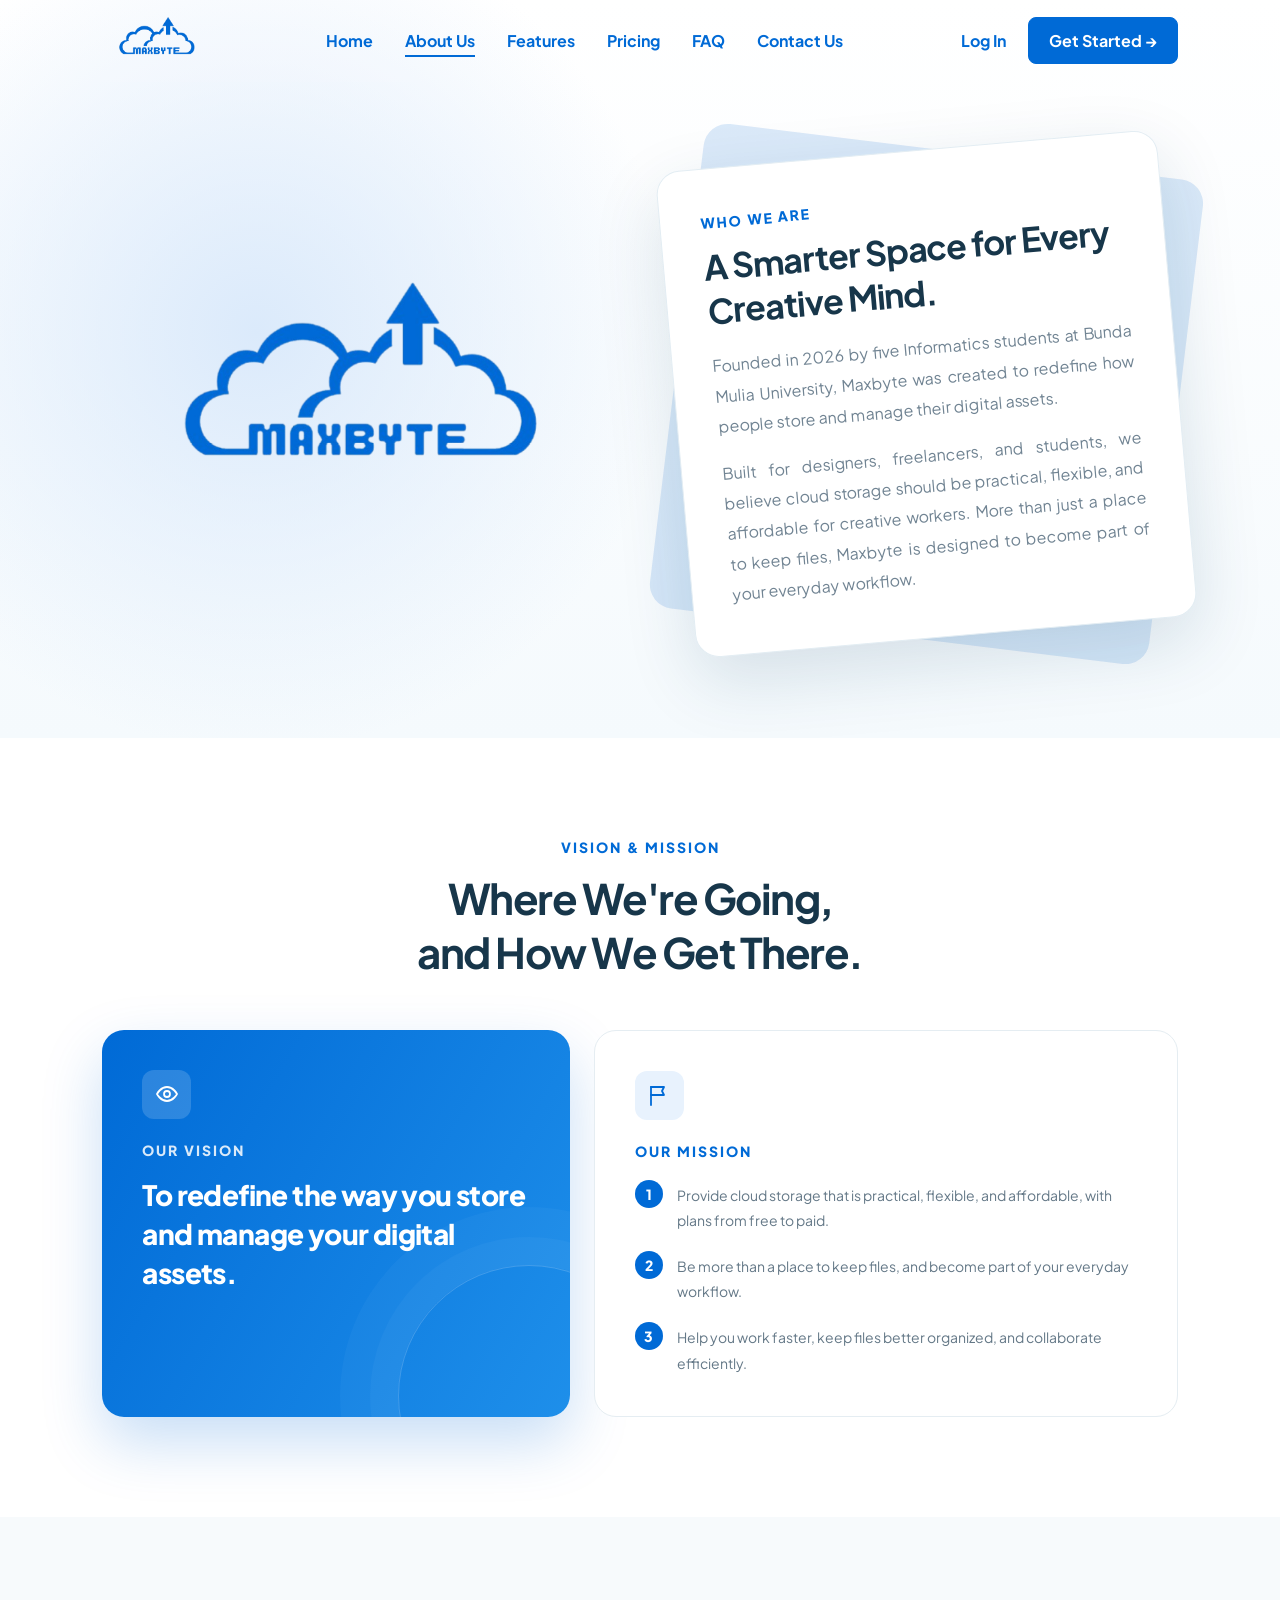
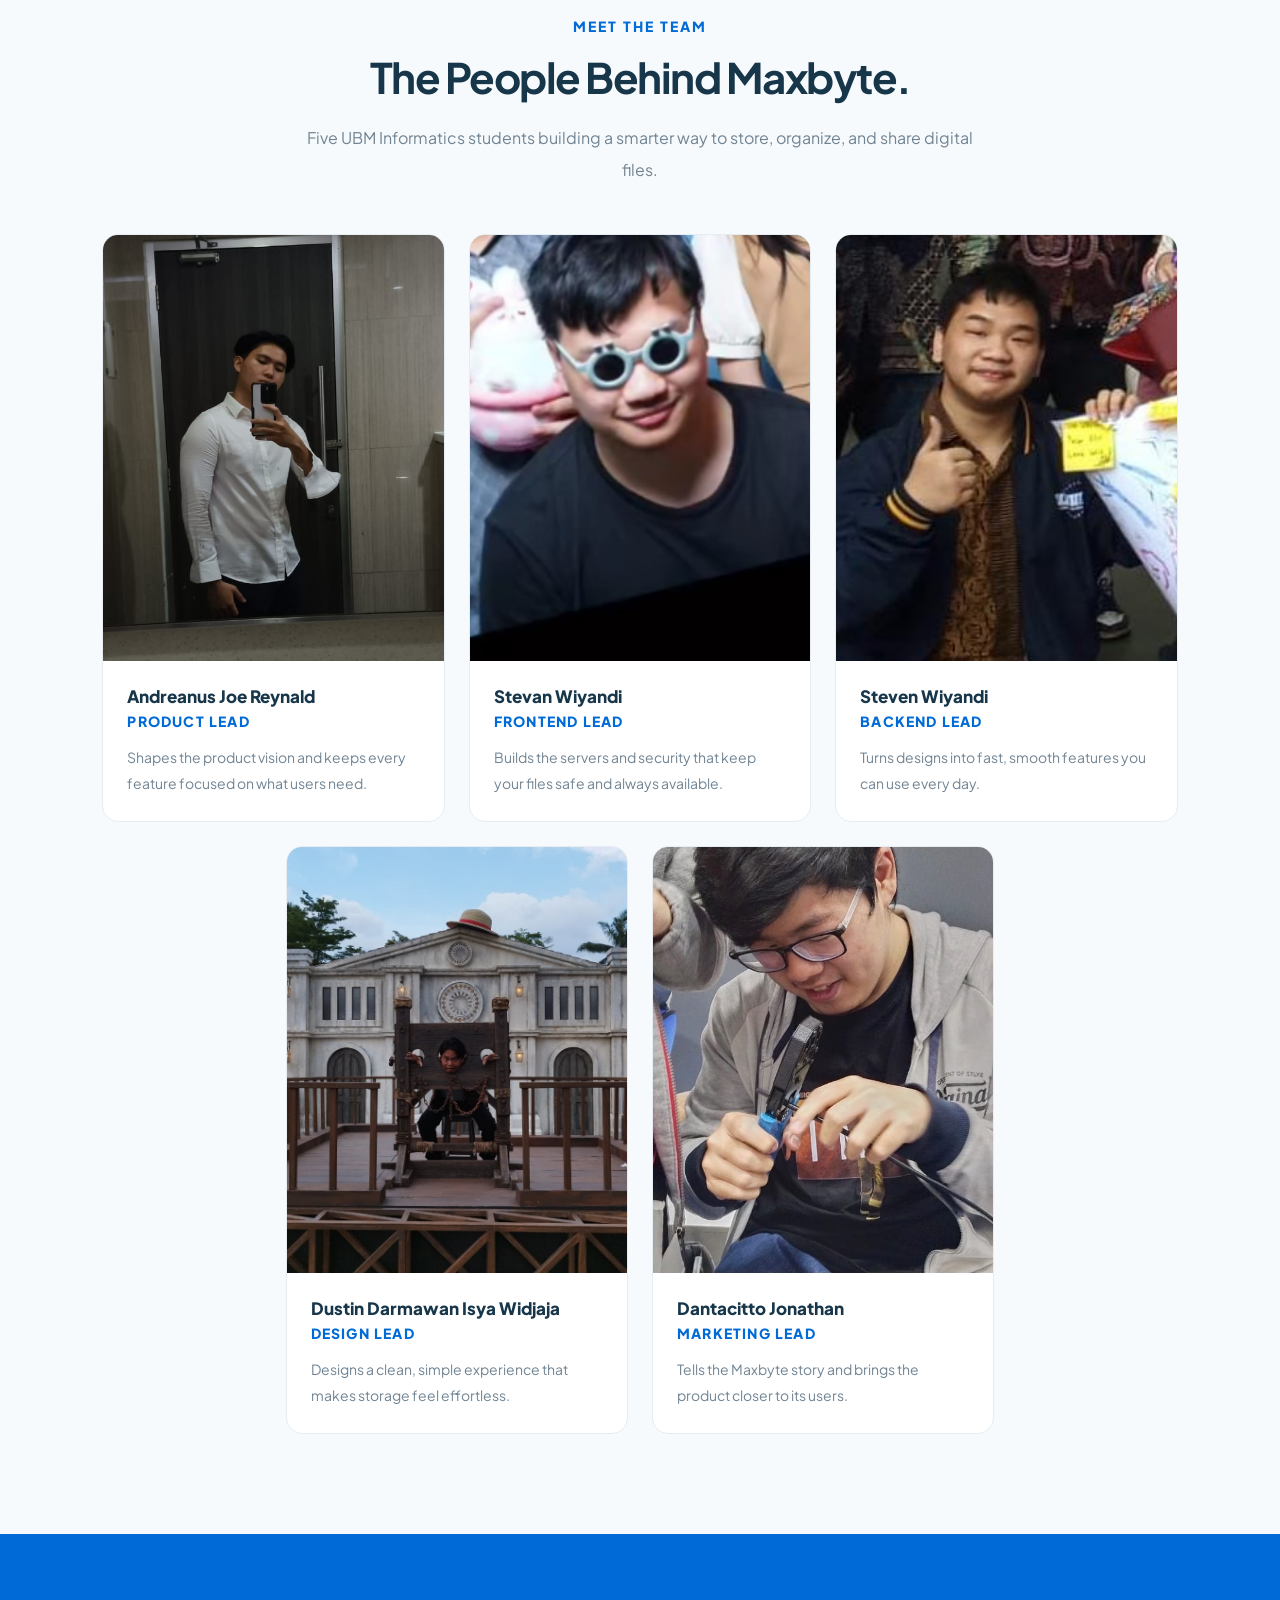
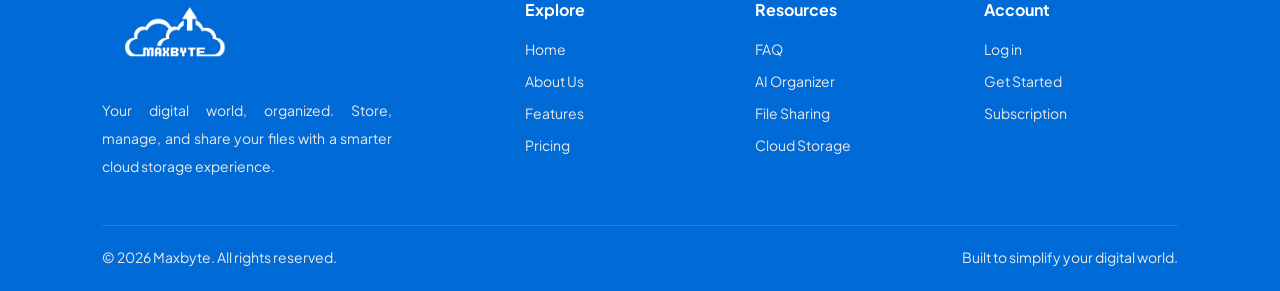
==== detail_about.html @ 439b6044 "Add files via upload" ====
<!DOCTYPE html>
<html lang="id">
<head>
    <meta charset="UTF-8">
    <meta name="viewport" content="width=device-width, initial-scale=1.0">

    <title>About Us | Maxbyte</title>

    <!-- Google Fonts -->
    <link rel="preconnect" href="https://fonts.googleapis.com">
    <link rel="preconnect" href="https://fonts.gstatic.com" crossorigin>

    <link href="https://fonts.googleapis.com/css2?family=Plus+Jakarta+Sans:wght@400;500;600;700;800&display=swap"
          rel="stylesheet">

    <!-- CSS: homepage.css dulu, lalu about.css -->
    <link rel="stylesheet" href="homepage.css">
    <link rel="stylesheet" href="detail_about.css">
    <script src="detail_about.js" defer></script>
</head>
<body>

<!-- =========================
     NAVBAR
========================= -->

<header class="navbar" id="navbar">

    <a href="index.html#home" class="logo">
        <img src="final_logo.png" class="logo-blue" alt="Maxbyte">
        <img src="final_logo_2.png" class="logo-white" alt="Maxbyte">
    </a>

    <nav class="nav-links">
        <a href="index.html#home">Home</a>
        <a href="about.html" class="active" aria-current="page">About Us</a>
        <a href="detail_features.html">Features</a>
        <a href="detail_pricing.html">Pricing</a>
        <a href="index.html#faq">FAQ</a>
        <a href="contact.html">Contact Us</a>
    </nav>

    <div class="nav-actions">
        <a href="login.html" class="login">Log In</a>
        <a href="getstarted.html" class="nav-cta">Get Started →</a>
    </div>

    <button class="menu-toggle" id="menuToggle"
            aria-label="Open navigation"
            aria-expanded="false">

        <svg viewBox="0 0 24 24" fill="none"
             stroke="currentColor" stroke-width="2"
             stroke-linecap="round">
            <path d="M4 7h16M4 12h16M4 17h16"/>
        </svg>

    </button>

    <nav class="mobile-nav" id="mobileNav">
        <a href="index.html#home">Home</a>
        <a href="detail_about.html" class="active" aria-current="page">About Us</a>
        <a href="detail_features.html">Features</a>
        <a href="detail_pricing.html">Pricing</a>
        <a href="index.html#faq">FAQ</a>
        <a href="login.html">Log in</a>
        <a href="index.html#pricing" class="mobile-cta">Get Started →</a>
    </nav>

</header>


<!-- =========================
     HERO: logo di kiri, card deskripsi di kanan
========================= -->

<section class="about-hero" id="about-hero">

    <div class="about-hero-logo-wrap">
        <img src="final_logo.png" class="about-hero-logo" alt="Maxbyte">
    </div>

    <div class="about-card-wrap">

        <div class="about-card" tabindex="0">

            <p class="section-label">Who We Are</p>

            <h1 class="section-title">
                A Smarter Space for Every Creative Mind.
            </h1>

            <p class="about-card-text">
                Founded in 2026 by five Informatics students at Bunda Mulia University, Maxbyte was created
                to redefine how people store and manage their digital assets.
            </p>

            <p class="about-card-text">
                Built for designers, freelancers, and students, we believe cloud storage should be
                practical, flexible, and affordable for creative workers. More than just a place to keep
                files, Maxbyte is designed to become part of your everyday workflow.
            </p>

        </div>

    </div>

</section>


<!-- =========================
     VISION & MISSION
========================= -->

<section class="vision-mission" id="vision-mission">

    <div class="section-heading">

        <p class="section-label">Vision &amp; Mission</p>

        <h2 class="section-title">
            Where We're Going,<br>
            and How We Get There.
        </h2>

    </div>

    <div class="vm-grid">

        <!-- VISI -->

        <article class="vm-card vm-vision">

            <div class="vm-icon">
                <svg viewBox="0 0 24 24" fill="none" stroke="currentColor"
                     stroke-width="1.8" stroke-linecap="round" stroke-linejoin="round">
                    <path d="M2 12s3.6-7 10-7 10 7 10 7-3.6 7-10 7S2 12 2 12z"/>
                    <circle cx="12" cy="12" r="3"/>
                </svg>
            </div>

            <p class="vm-label">Our Vision</p>

            <p class="vm-statement">
                To redefine the way you store and manage your digital assets.
            </p>

        </article>


        <!-- MISI -->

        <article class="vm-card vm-mission">

            <div class="vm-icon">
                <svg viewBox="0 0 24 24" fill="none" stroke="currentColor"
                     stroke-width="1.8" stroke-linecap="round" stroke-linejoin="round">
                    <path d="M4 22V4"/>
                    <path d="M4 4h13l-2 4 2 4H4"/>
                </svg>
            </div>

            <p class="vm-label">Our Mission</p>

            <ol class="vm-list">
                <li>
                    <span class="vm-num">1</span>
                    <p>Provide cloud storage that is practical, flexible, and affordable, with plans from free to paid.</p>
                </li>
                <li>
                    <span class="vm-num">2</span>
                    <p>Be more than a place to keep files, and become part of your everyday workflow.</p>
                </li>
                <li>
                    <span class="vm-num">3</span>
                    <p>Help you work faster, keep files better organized, and collaborate efficiently.</p>
                </li>
            </ol>

        </article>

    </div>

</section>


<!-- =========================
     TEAM: 5 anggota
========================= -->

<section class="team" id="team">

    <div class="section-heading">

        <p class="section-label">Meet the Team</p>

        <h2 class="section-title">
            The People Behind Maxbyte.
        </h2>

        <p class="section-description">
            Five UBM Informatics students building a smarter way to store,
            organize, and share digital files.
        </p>

    </div>

    <div class="team-grid">

        <!-- ANGGOTA 1: ganti foto, nama, jabatan, dan deskripsi -->

        <article class="member">

            <div class="member-photo">
                <img src="joey.jpeg" alt="Photo of Member Name 1" onerror="this.remove()">
            </div>

            <div class="member-body">
                <h3 class="member-name">Andreanus Joe Reynald</h3>
                <p class="member-role">Product Lead</p>
                <p class="member-desc">
                    Shapes the product vision and keeps every feature focused on what users need.
                </p>
            </div>

        </article>


        <!-- ANGGOTA 2: ganti foto, nama, jabatan, dan deskripsi -->

        <article class="member">

            <div class="member-photo">
                <img src="stevan.jpeg" alt="Photo of Member Name 2" onerror="this.remove()">
            </div>

            <div class="member-body">
                <h3 class="member-name">Stevan Wiyandi</h3>
                <p class="member-role">Frontend Lead</p>
                <p class="member-desc">
                    Builds the servers and security that keep your files safe and always available.
                </p>
            </div>

        </article>


        <!-- ANGGOTA 3: ganti foto, nama, jabatan, dan deskripsi -->

        <article class="member">

            <div class="member-photo">
                <img src="steven.jpeg" alt="Photo of Member Name 3" onerror="this.remove()">
            </div>

            <div class="member-body">
                <h3 class="member-name">Steven Wiyandi</h3>
                <p class="member-role">Backend Lead</p>
                <p class="member-desc">
                    Turns designs into fast, smooth features you can use every day.
                </p>
            </div>

        </article>


        <!-- ANGGOTA 4: ganti foto, nama, jabatan, dan deskripsi -->

        <article class="member">

            <div class="member-photo">
                <img src="dustin.jpeg" alt="Photo of Member Name 4" onerror="this.remove()">
            </div>

            <div class="member-body">
                <h3 class="member-name">Dustin Darmawan Isya Widjaja</h3>
                <p class="member-role">Design Lead</p>
                <p class="member-desc">
                    Designs a clean, simple experience that makes storage feel effortless.
                </p>
            </div>

        </article>


        <!-- ANGGOTA 5: ganti foto, nama, jabatan, dan deskripsi -->

        <article class="member">

            <div class="member-photo">
                <img src="danta.jpeg" alt="Photo of Member Name 5" onerror="this.remove()">
            </div>

            <div class="member-body">
                <h3 class="member-name">Dantacitto Jonathan</h3>
                <p class="member-role">Marketing Lead</p>
                <p class="member-desc">
                    Tells the Maxbyte story and brings the product closer to its users.
                </p>
            </div>

        </article>

    </div>

</section>


<!-- =========================
     FOOTER
========================= -->

<footer class="footer">

    <div class="footer-main">

        <div>

            <a href="index.html#home" class="logo">
                <img src="final_logo_2.png" class="footer-logo" alt="Maxbyte">
            </a>

            <p class="footer-description">
                Your digital world, organized.
                Store, manage, and share your files with a smarter
                cloud storage experience.
            </p>

        </div>

        <div class="footer-column">

            <h4>Explore</h4>

            <a href="index.html#home">Home</a>
            <a href="about.html">About Us</a>
            <a href="index.html#features">Features</a>
            <a href="index.html#pricing">Pricing</a>

        </div>

        <div class="footer-column">

            <h4>Resources</h4>

            <a href="index.html#faq">FAQ</a>
            <a href="index.html#features">AI Organizer</a>
            <a href="index.html#features">File Sharing</a>
            <a href="index.html#features">Cloud Storage</a>

        </div>

        <div class="footer-column">

            <h4>Account</h4>

            <a href="#login">Log in</a>
            <a href="#signup">Get Started</a>
            <a href="index.html#pricing">Subscription</a>

        </div>

    </div>

    <div class="footer-bottom">

        <p>© 2026 Maxbyte. All rights reserved.</p>

        <p>Built to simplify your digital world.</p>

    </div>

</footer>
</body>
</html>
---- homepage.css ----
/* =========================
   GLOBAL
========================= */

:root {
    --blue: #006AD6;
    --blue-dark: #004E9E;
    --blue-light: #EAF3FD;
    --white: #FFFFFF;
    --text: #17364A;
    --muted: #718493;
    --border: #E5EDF2;
    --background: #F7FAFC;
}

* {
    margin: 0;
    padding: 0;
    box-sizing: border-box;
}

html {
    scroll-behavior: smooth;
    scroll-padding-top: 100px;
}

body {
    font-family: 'Plus Jakarta Sans', sans-serif;
    background: white;
    color: var(--text);
    overflow-x: hidden;
}

a {
    text-decoration: none;
    color: inherit;
}

button {
    font-family: inherit;
}

.container {
    width: 84%;
    max-width: 1200px;
    margin: auto;
}

section {
    scroll-margin-top: 80px;
}

/* =========================
   NAVBAR
========================= */

.navbar {
    position: fixed;
    top: 0;
    left: 0;
    width: 100%;
    height: 82px;
    z-index: 1000;

    display: flex;
    align-items: center;
    justify-content: space-between;

    padding: 0 8%;

    background: rgba(255,255,255,0.08);
    backdrop-filter: blur(0px);
    -webkit-backdrop-filter: blur(0px);

    border-bottom: 1px solid transparent;

    transition:
        background .35s ease,
        backdrop-filter .35s ease,
        border-color .35s ease,
        box-shadow .35s ease;
}

/* LOGO */

/* LOGO NAVBAR */

.logo {
    display: flex;
    align-items: center;
    text-decoration: none;
}

.logo img {
    height: 60px;
    width: auto;
    display: block;
    transition: opacity .3s ease;
}

/* Default: logo biru */

.logo-white {
    display: none !important;
}

/* Setelah scroll: logo putih */

.navbar.scrolled .logo-blue {
    display: none;
}

.navbar.scrolled .logo-white {
    display: block !important;
}

/* NAV LINKS */
.nav-links a {
    position: relative;
    padding: 6px 0;
    color: var(--blue);
    font-size: 16px;
    font-weight: 700;
    transition: color .3s ease;
}

.nav-links {
    display: flex;
    align-items: center;
    gap: 32px;
}

.nav-links a::after {
    content: "";
    position: absolute;
    left: 0;
    bottom: 0;
    width: 100%;
    height: 2px;
    background: currentColor;
    transform: scaleX(0);
    transform-origin: left;
    transition: transform .3s ease;
}

.nav-links a:hover::after,
.nav-links a:focus-visible::after {
    transform: scaleX(1);
}

/* NAV ACTIONS */

.nav-actions {
    display: flex;
    align-items: center;
    gap: 22px;
}

.login {
    font-size: 16px;
    font-weight: 700;
    color: var(--blue);
    transition: color .3s ease;
}

.nav-cta {
    padding: 12px 20px;
    border-radius: 8px;

    background: var(--blue);
    color: white;
    border: 1px solid var(--blue);

    font-size: 16px;
    font-weight: 700;

    transition: .3s ease;
}

.nav-cta:hover {
    background: var(--blue-dark);
    transform: translateY(-2px);
}

/* NAVBAR SCROLLED */

:root {
    --blue: #006AD6;
    --blue-dark: #004E9E;
    --blue-light: #EAF3FD;
    --white: #FFFFFF;
    --text: #17364A;
    --muted: #718493;
    --border: #E5EDF2;
    --background: #F7FAFC;
}

/* NAVBAR */

.navbar {
    position: fixed;
    top: 0;
    left: 0;
    width: 100%;
    height: 82px;
    z-index: 1000;

    display: flex;
    align-items: center;
    justify-content: space-between;

    padding: 0 8%;

    background: rgba(255, 255, 255, 0.08);
    backdrop-filter: blur(0px);
    -webkit-backdrop-filter: blur(0px);

    border-bottom: 1px solid transparent;

    transition:
        background .35s ease,
        backdrop-filter .35s ease,
        border-color .35s ease,
        box-shadow .35s ease;
}

/* NAVBAR KETIKA SCROLL */

.navbar.scrolled {
    background: var(--blue);

    backdrop-filter: blur(15px);
    -webkit-backdrop-filter: blur(15px);

    border-bottom: 1px solid rgba(255, 255, 255, .12);
    box-shadow: 0 5px 25px rgba(0, 0, 0, .08);
}

.navbar.scrolled .logo {
    color: white;
}

.navbar.scrolled .logo-icon {
    background: white;
}

.navbar.scrolled .logo-icon svg {
    stroke: var(--blue);
}

.navbar.scrolled .nav-links a,
.navbar.scrolled .login {
    color: white;
}

.navbar.scrolled .nav-cta {
    background: white;
    color: var(--blue);
    border-color: white;
}

.navbar.scrolled .nav-cta:hover {
    background: var(--blue-light);
}

.navbar.scrolled .menu-toggle {
    color: white;
}

/* MOBILE NAV */

.menu-toggle {
    display: none;
    background: none;
    border: none;
    color: var(--blue);
    cursor: pointer;
}

.menu-toggle svg {
    width: 27px;
    height: 27px;
}

.navbar.scrolled .menu-toggle {
    color: white;
}

.mobile-nav {
    display: none;
}

/* =========================
   BUTTONS
========================= */

.btn {
    display: inline-flex;
    align-items: center;
    justify-content: center;
    gap: 9px;

    padding: 14px 24px;
    border-radius: 9px;

    background: var(--blue);
    border: 1px solid var(--blue);
    color: white;

    font-size: 14px;
    font-weight: 700;

    transition: .3s ease;
    cursor: pointer;
}

.btn:hover {
    background: var(--blue-dark);
    transform: translateY(-3px);
    box-shadow: 0 10px 25px rgba(0,106,214,.2);
}

.btn-outline {
    background: white;
    color: var(--blue);
}

.btn-outline:hover {
    background: var(--blue-light);
    color: var(--blue);
}

/* =========================
   HERO
========================= */

.hero {
    min-height: 760px;

    display: grid;
    grid-template-columns: 1fr 1.05fr;
    align-items: center;
    gap: 65px;

    padding: 145px 8% 85px;

    background:
        radial-gradient(circle at 85% 35%, #DBEAFB 0%, transparent 34%),
        linear-gradient(180deg, #FFFFFF, #F5FAFD);

    position: relative;
}

.hero-content {
    max-width: 560px;
    animation: heroEnter .9s ease both;
}

@keyframes heroEnter {
    from {
        opacity: 0;
        transform: translateY(25px);
    }
    to {
        opacity: 1;
        transform: translateY(0);
    }
}

.hero-badge {
    display: inline-flex;
    align-items: center;
    gap: 9px;

    padding: 9px 15px;
    border-radius: 30px;

    background: #E5F0FC;
    color: var(--blue);

    font-size: 10px;
    font-weight: 800;
    letter-spacing: .5px;

    margin-bottom: 25px;
}

.badge-dot {
    width: 8px;
    height: 8px;
    border-radius: 50%;
    background: #2B8CF0;
    box-shadow: 0 0 10px #2B8CF0;
}

.hero h1 {
    font-size: clamp(43px, 5vw, 65px);
    line-height: 1.13;
    letter-spacing: -3px;
    font-weight: 800;
    color: #15364B;
}

.hero h1 span {
    color: var(--blue);
}

.hero-description {
    max-width: 490px;
    margin-top: 24px;

    color: var(--muted);
    font-size: 16px;
    text-align: justify;
    line-height: 2;
}

.hero-buttons {
    display: flex;
    flex-wrap: wrap;
    gap: 13px;
    margin-top: 32px;
}

.hero-note {
    margin-top: 22px;
    font-size: 14px;
    color: #91A0AA;
}

/* =========================
   DASHBOARD PREVIEW
========================= */

.hero-visual {
    position: relative;
    min-width: 0;
    animation: heroEnter 1.1s ease both;
}

.dashboard {
    background: white;
    border: 1px solid #E3EDF3;
    border-radius: 17px;
    padding: 22px;

    box-shadow: 0 25px 70px rgba(15,67,96,.12);

    transform: rotate(-1deg);
}

.dashboard-top {
    display: flex;
    align-items: center;
    justify-content: space-between;

    padding-bottom: 19px;
    border-bottom: 1px solid var(--border);
}

.dash-brand {
    display: flex;
    align-items: center;
    gap: 9px;

    font-size: 14px;
    font-weight: 800;
    color: var(--blue);
}

.dash-brand img {
    height: 50px;
    width: auto;
    display: block;
}

.dash-brand .logo-icon {
    width: 28px;
    height: 50px;
    border-radius: 8px;
}

.avatar {
    width: 31px;
    height: 31px;
    border-radius: 50%;

    display: grid;
    place-items: center;

    background: #D6E7FA;
    color: var(--blue);

    font-size: 15px;
    font-weight: 800;
}

.dash-layout {
    display: grid;
    grid-template-columns: 120px 1fr;
    gap: 20px;
    padding-top: 22px;
}

.dash-sidebar {
    display: flex;
    flex-direction: column;
    gap: 15px;
}

.side-item {
    display: flex;
    align-items: center;
    gap: 8px;

    padding: 8px;

    color: #8999A5;
    font-size: 9px;
    font-weight: 600;
    border-radius: 7px;
}

.side-item.active {
    color: var(--blue);
    background: #ECF4FD;
}

.side-item svg {
    width: 15px;
    height: 15px;
    flex-shrink: 0;
}

.dash-main {
    min-width: 0;
}

.dash-heading {
    display: flex;
    justify-content: space-between;
    align-items: center;
    margin-bottom: 16px;
}

.dash-heading h3 {
    font-size: 14px;
}

.dash-heading span {
    font-size: 9px;
    color: var(--muted);
}

.storage-card {
    padding: 17px;
    background: linear-gradient(120deg, #006AD6, #1E8FEA);
    border-radius: 11px;
    color: white;
}

.storage-card p {
    font-size: 10px;
    opacity: .8;
}

.storage-card h2 {
    font-size: 25px;
    margin: 7px 0;
}

.storage-card h2 small {
    font-size: 11px;
    font-weight: 400;
}

.progress {
    height: 5px;
    background: rgba(255,255,255,.25);
    border-radius: 10px;
    overflow: hidden;
    margin-top: 12px;
}

.progress span {
    display: block;
    height: 100%;
    width: 38%;
    background: white;
    border-radius: 10px;
}

.storage-info {
    display: flex;
    justify-content: space-between;
    margin-top: 8px;
    font-size: 9px;
    opacity: .85;
}

.file-heading {
    font-size: 12px;
    font-weight: 800;
    margin: 19px 0 10px;
}

.file {
    display: flex;
    align-items: center;
    justify-content: space-between;
    padding: 11px 0;
    border-bottom: 1px solid #F0F3F5;
    gap: 8px;
}

.file-left {
    display: flex;
    align-items: center;
    gap: 9px;
    min-width: 0;
}

.file-icon {
    width: 32px;
    height: 32px;

    display: grid;
    place-items: center;

    border-radius: 8px;
    font-size: 10px;
    font-weight: 800;
    flex-shrink: 0;
}

.pdf {
    background: #FFF0ED;
    color: #E56A51;
}

.folder {
    background: #E6F1FD;
    color: var(--blue);
}

.image {
    background: #F0EDFF;
    color: #7C69C7;
}

.file-name {
    font-size: 10px;
    font-weight: 700;
}

.file-size {
    font-size: 8px;
    color: #95A2AC;
    margin-top: 3px;
}

.file-date {
    font-size: 8px;
    color: #95A2AC;
    white-space: nowrap;
}

/* FLOATING AI */

.floating-ai {
    position: absolute;
    right: -20px;
    bottom: -25px;

    display: flex;
    align-items: center;
    gap: 11px;

    padding: 15px 18px;

    background: white;
    border: 1px solid #E3EDF3;
    border-radius: 13px;

    box-shadow: 0 12px 35px rgba(15,67,96,.13);

    animation: float 4s ease-in-out infinite;
}

.ai-icon {
    width: 36px;
    height: 36px;

    display: grid;
    place-items: center;

    background: var(--blue-light);
    color: var(--blue);
    border-radius: 10px;

    font-size: 25px;
}

.floating-ai strong {
    display: block;
    font-size: 16px;
}

.floating-ai small {
    display: block;
    margin-top: 4px;
    color: var(--muted);
    font-size: 14px;
}

@keyframes float {
    0%, 100% {
        transform: translateY(0);
    }
    50% {
        transform: translateY(-9px);
    }
}

/* =========================
   INTRODUCTION
========================= */

.intro {
    padding: 100px 8%;
    text-align: center;
    background: white;
}

.section-label {
    color: var(--blue);
    font-size: 14px;
    font-weight: 800;
    letter-spacing: 2px;
    text-transform: uppercase;
}

.section-title {
    margin-top: 15px;
    font-size: clamp(29px, 3.5vw, 42px);
    line-height: 1.3;
    letter-spacing: -1.5px;
    color: #17364A;
}

.section-description {
    max-width: 690px;
    margin: 18px auto 0;

    color: var(--muted);
    font-size: 16px;
    line-height: 2;
}

/* ABOUT US - SEE MORE BUTTON */

.see-more {
    margin-top: 28px;
}
/* =========================
   ABOUT PHOTOS - MARQUEE (homepage)
========================= */

#about {
    overflow: hidden;
}

.about-marquee {
    margin: 24px -8% 20px;
    padding: 24px 0 56px;          /* ruang untuk card yang membesar + nama */
    overflow: hidden;
    -webkit-mask-image: linear-gradient(90deg, transparent, #000 8%, #000 92%, transparent);
            mask-image: linear-gradient(90deg, transparent, #000 8%, #000 92%, transparent);
}

.marquee-track {
    display: flex;
    width: max-content;
    animation: about-scroll 40s linear infinite;
}

.about-marquee:hover .marquee-track {
    animation-play-state: paused;
}

.marquee-group {
    display: flex;
    gap: 22px;
    padding-right: 22px;
}

/* semua card berukuran sama */
.about-photo {
    position: relative;
    flex: 0 0 auto;
    width: 190px;
    height: 240px;
    transition: transform .35s ease;
}

.about-photo:hover {
    transform: scale(1.1);
    z-index: 2;
}

.photo-frame {
    position: absolute;
    inset: 0;
    border-radius: 18px;
    overflow: hidden;
    background: var(--blue-light);
    border: 1px solid var(--border);
    box-shadow: 0 10px 26px rgba(0, 106, 214, 0.10);
    transition: box-shadow .35s ease;
}

.about-photo:hover .photo-frame {
    box-shadow: 0 18px 38px rgba(0, 106, 214, 0.22);
}

/* label tampil selama foto belum diisi */
.photo-frame::before {
    content: "Photo";
    position: absolute;
    inset: 0;
    display: flex;
    align-items: center;
    justify-content: center;
    color: var(--blue);
    font-size: 11px;
    font-weight: 700;
    letter-spacing: 1px;
    text-transform: uppercase;
    opacity: .55;
}

.photo-frame img {
    position: absolute;
    inset: 0;
    width: 100%;
    height: 100%;
    object-fit: cover;
}

/* nama di bawah foto, muncul saat hover */
.about-photo figcaption {
    position: absolute;
    top: 100%;
    left: 0;
    right: 0;
    margin-top: 10px;
    text-align: center;
    font-size: 14px;
    font-weight: 700;
    color: var(--text);
    opacity: 0;
    transform: translateY(-6px);
    transition: opacity .3s ease, transform .3s ease;
}

.about-photo:hover figcaption {
    opacity: 1;
    transform: translateY(0);
}

@keyframes about-scroll {
    from { transform: translateX(0); }
    to   { transform: translateX(-50%); }
}

@media (max-width: 700px) {
    .about-photo {
        width: 150px;
        height: 190px;
    }

    .photo-frame {
        border-radius: 14px;
    }

    .marquee-track {
        animation-duration: 30s;
    }
}

/* layar sentuh: tidak ada hover, jadi nama selalu tampil */
@media (hover: none) {
    .about-photo:hover {
        transform: none;
    }

    .about-photo figcaption {
        opacity: 1;
        transform: none;
        font-size: 13px;
    }
}

@media (prefers-reduced-motion: reduce) {
    .marquee-track {
        animation: none;
    }

    .about-marquee {
        overflow-x: auto;
    }
}
/* =========================
   ABOUT US (homepage): teks kiri, foto bentuk organik kanan
========================= */

.intro.about-home {
    text-align: left;
    padding: 110px 8%;
}

.about-home-inner {
    max-width: 1100px;
    margin: auto;

    display: grid;
    grid-template-columns: 1.05fr 1fr;
    align-items: center;
    gap: 70px;
}

.about-home-text .section-title {
    font-size: clamp(32px, 4vw, 48px);
    line-height: 1.2;
    letter-spacing: -2px;
}

/* sorotan di belakang kata penting */
.hl {
    color: var(--blue);
    background: linear-gradient(transparent 62%);
}

.about-home-description {
    max-width: 500px;
    margin-top: 22px;

    color: var(--muted);
    font-size: 16px;
    text-align: justify;
    line-height: 2;
}

.about-home-btn {
    margin-top: 30px;
    padding: 15px 30px;
}

/* foto dalam bentuk blob */

.about-visual {
    position: relative;
    width: 100%;
    max-width: 480px;
    aspect-ratio: 1 / 1;
    justify-self: center;
}

.about-blob-back {
    position: absolute;
    inset: 8% 16% 0 0;

    background: var(--blue);
    border-radius: 46% 54% 40% 60% / 55% 45% 55% 45%;
    transform: rotate(-8deg);
}

.about-dots {
    position: absolute;
    left: 0;
    bottom: 2%;
    width: 130px;
    height: 130px;

    background-image: radial-gradient(var(--blue) 1.6px, transparent 1.7px);
    background-size: 13px 13px;
    opacity: .35;
}

.about-photo-blob {
    position: absolute;
    inset: 0 0 7% 13%;
    overflow: hidden;

    background: linear-gradient(160deg, #EAF3FD, #CFE3F8);
    border-radius: 58% 42% 55% 45% / 46% 56% 44% 54%;
    box-shadow: 0 25px 60px rgba(0, 106, 214, .22);

    animation: blobMorph 14s ease-in-out infinite;
}

/* label tampil selama foto belum diisi */
.about-photo-blob::before {
    content: "Team photo";
    position: absolute;
    inset: 0;

    display: flex;
    align-items: center;
    justify-content: center;

    color: var(--blue);
    font-size: 12px;
    font-weight: 700;
    letter-spacing: 1px;
    text-transform: uppercase;
    opacity: .55;
}

.about-photo-blob img {
    position: absolute;
    inset: 0;
    width: 100%;
    height: 100%;
    object-fit: cover;
}

@keyframes blobMorph {
    0%, 100% { border-radius: 58% 42% 55% 45% / 46% 56% 44% 54%; }
    50%      { border-radius: 44% 56% 42% 58% / 56% 44% 56% 44%; }
}

.about-badge {
    position: absolute;
    left: 4%;
    top: 12%;

    padding: 12px 16px;

    background: white;
    border: 1px solid #E3EDF3;
    border-radius: 13px;
    box-shadow: 0 12px 35px rgba(15, 67, 96, .13);

    animation: float 4s ease-in-out infinite;
}

.about-badge strong {
    display: block;
    font-size: 12px;
    color: var(--blue);
}

.about-badge small {
    display: block;
    margin-top: 3px;
    color: var(--muted);
    font-size: 9px;
}

@media (max-width: 900px) {
    .intro.about-home {
        padding: 90px 5%;
    }

    .about-home-inner {
        grid-template-columns: 1fr;
        gap: 50px;
    }

    .about-visual {
        max-width: 420px;
    }
}

/* =========================
   FAQ - AJAKAN BERTANYA
========================= */

.faq-more {
    max-width: 760px;
    margin: 44px auto 0;
    padding: 28px 32px;

    display: flex;
    align-items: center;
    justify-content: space-between;
    gap: 24px;

    background: #F7FAFC;
    border: 1px solid var(--border);
    border-radius: 16px;
}

.faq-more h3 {
    font-size: 16px;
    letter-spacing: -.3px;
}

.faq-more p {
    margin-top: 6px;

    color: var(--muted);
    font-size: 14px;
    line-height: 1.8;
}

.faq-more .btn {
    flex-shrink: 0;
}

@media (max-width: 600px) {
    .faq-more {
        flex-direction: column;
        align-items: flex-start;
        padding: 24px 22px;
    }

    .faq-more .btn {
        width: 100%;
    }
}

/* =========================
   FEATURES
========================= */

.features {
    padding: 95px 8%;
    background: #F7FAFC;
}

.section-heading {
    text-align: center;
    margin-bottom: 48px;
}

.feature-grid {
    display: grid;
    grid-template-columns: repeat(3, 1fr);
    gap: 22px;
}

.feature-card {
    padding: 30px;
    background: white;

    border: 1px solid var(--border);
    border-radius: 14px;

    transition: .3s ease;
}

.feature-card:hover {
    transform: translateY(-6px);
    border-color: #A6CBF5;
    box-shadow: 0 15px 35px rgba(0,106,214,.08);
}

.feature-icon {
    width: 49px;
    height: 49px;

    display: grid;
    place-items: center;

    background: #E8F2FD;
    color: var(--blue);
    border-radius: 12px;

    margin-bottom: 22px;
}

.feature-icon svg {
    width: 24px;
    height: 24px;
}

.feature-card h3 {
    font-size: 16px;
    margin-bottom: 12px;
}

.feature-card p {
    color: var(--muted);
    font-size: 14px;
    text-align: justify;
    line-height: 1.9;
}

.features-more {
    margin-top: 44px;
    display: flex;
    justify-content: center;
}

.features-more .see-more {
    margin-top: 0;
    font-size: 14px;
}

/* =========================
   FEATURES - KARTU GESER KE SAMPING
========================= */

.features {
    overflow: hidden;
}

.feature-marquee {
    /* lebar penuh layar, keluar dari padding section */
    width: 100vw;
    margin-left: calc(50% - 50vw);
    padding: 14px 0 30px;       /* ruang untuk bayangan dan efek hover */
    overflow: hidden;

    -webkit-mask-image: linear-gradient(90deg, transparent, #000 7%, #000 93%, transparent);
            mask-image: linear-gradient(90deg, transparent, #000 7%, #000 93%, transparent);
}

.feature-marquee .feature-grid {
    display: flex;
    width: max-content;
    gap: 0;
    animation: feature-scroll 90s linear infinite;
}

.feature-marquee:hover .feature-grid {
    animation-play-state: paused;
}

/* semua kartu berukuran sama */
.feature-marquee .feature-card {
    flex: 0 0 auto;
    width: 300px;
    margin-right: 22px;         /* pakai margin (bukan gap) agar loop pas */
}

@keyframes feature-scroll {
    from { transform: translateX(0); }
    to   { transform: translateX(-50%); }
}

@media (max-width: 700px) {
    .feature-marquee .feature-card {
        width: 250px;
    }

    .feature-marquee .feature-grid {
        animation-duration: 75s;
    }
}

@media (prefers-reduced-motion: reduce) {
    .feature-marquee {
        overflow-x: auto;
    }

    .feature-marquee .feature-grid {
        animation: none;
    }
}

/* =========================
   PRICING
========================= */

.pricing {
    padding: 100px 8%;
    background: #F7FAFC;
}

.pricing-grid {
    max-width: 1050px;
    margin: auto;

    display: grid;
    grid-template-columns: repeat(3, 1fr);
    align-items: stretch;
    gap: 22px;
}

.price-card {
    position: relative;

    display: flex;
    flex-direction: column;

    padding: 30px;

    background: white;
    border: 1px solid var(--border);
    border-radius: 16px;

    transition: .3s ease;
}

.price-card:hover {
    transform: translateY(-5px);
    box-shadow: 0 15px 35px rgba(0,106,214,.07);
}

.price-card.popular {
    border: 2px solid var(--blue);
    box-shadow: 0 12px 35px rgba(0,106,214,.09);
}

.price-save {
    display: inline-block;
    margin-left: 6px;
    padding: 2px 8px;

    background: var(--blue-light);
    border-radius: 20px;

    font-size: 9px;
    font-weight: 800;
}

.popular-tag {
    position: absolute;
    top: -13px;
    left: 50%;
    transform: translateX(-50%);

    padding: 6px 16px;
    border-radius: 30px;

    background: var(--blue);
    color: white;

    font-size: 9px;
    font-weight: 800;
    white-space: nowrap;
}

.plan-name {
    font-size: 18px;
    font-weight: 800;
}

.plan-description {
    margin-top: 8px;
    font-size: 14px;
    color: var(--muted);
    line-height: 1.7;
}

.price {
    margin-top: 26px;
    font-size: 29px;
    font-weight: 800;
    color: #17364A;
    letter-spacing: -1px;
}

.price span {
    font-size: 10px;
    font-weight: 500;
    color: var(--muted);
    letter-spacing: 0;
}

.price-annual {
    min-height: 20px;
    margin-top: 8px;
    color: var(--blue);
    font-size: 14px;
}

.price-card .btn {
    width: 100%;
    margin-top: 20px;
}

.plan-divider {
    border: none;
    border-top: 1px solid var(--border);
    margin: 25px 0;
}

.includes {
    margin-bottom: 17px;
    font-size: 14px;
    font-weight: 800;
}

.plan-features {
    display: flex;
    flex-direction: column;
    gap: 15px;
    list-style: none;
    flex: 1;
}

.plan-features li {
    display: flex;
    align-items: flex-start;
    gap: 10px;

    color: #647887;
    font-size: 14px;
    line-height: 1.7;
}

.check {
    color: var(--blue);
    font-size: 14px;
    font-weight: 800;
}

.pricing-more {
    margin-top: 44px;
    display: flex;
    justify-content: center;
}

.pricing-more .see-more {
    margin-top: 0;
    font-size: 14px;
}

/* =========================
   FAQ
========================= */

.faq {
    padding: 100px 8%;
    background: white;
}

.faq-list {
    max-width: 760px;
    margin: 42px auto 0;
}

.faq-item {
    border-bottom: 1px solid var(--border);
}

.faq-question {
    width: 100%;
    padding: 22px 0;

    display: flex;
    justify-content: space-between;
    align-items: center;

    background: none;
    border: none;

    color: var(--text);
    font-size: 16px;
    font-weight: 700;
    text-align: left;

    cursor: pointer;
}

.faq-question span {
    color: var(--blue);
    font-size: 21px;
    transition: transform .3s ease;
}

.faq-item.active .faq-question span {
    transform: rotate(45deg);
}

.faq-answer {
    display: grid;
    grid-template-rows: 0fr;
    transition: grid-template-rows .3s ease;
}

.faq-answer-inner {
    overflow: hidden;
}

.faq-answer p {
    padding-bottom: 20px;

    color: var(--muted);
    font-size: 14px;
    text-align: justify;
    line-height: 1.9;
}

.faq-item.active .faq-answer {
    grid-template-rows: 1fr;
}

/* =========================
   FOOTER
========================= */

.footer {
    padding: 65px 8% 25px;
    background: #006AD6;
    color: white;
}

.footer-main {
    display: grid;
    grid-template-columns: 2fr 1fr 1fr 1fr;
    gap: 35px;
    padding-bottom: 45px;
}

.footer .logo {
    color: white;
}

.footer .footer-logo {
    height: 80px;
}

.footer .logo-icon {
    background: white;
}

.footer .logo-icon svg {
    stroke: var(--blue);
}

.footer-description {
    max-width: 290px;
    margin-top: 17px;

    color: #e9e9e9;
    font-size: 14px;
    text-align: justify;
    line-height: 2;
}

.footer-column h4 {
    margin-bottom: 20px;
    font-size: 16px;
}

.footer-column a {
    display: block;
    margin-bottom: 14px;

    color: #e9e9e9;
    font-size: 14px;
    transition: .2s;
}

.footer-column a:hover {
    color: white;
}

.footer-bottom {
    padding-top: 22px;

    display: flex;
    justify-content: space-between;
    gap: 15px;

    border-top: 1px solid rgba(255,255,255,.14);

    color: #e9e9e9;
    font-size: 14px;
}

/* =========================
   RESPONSIVE TABLET
========================= */

@media (max-width: 950px) {
    .navbar {
        padding: 0 5%;
    }

    .nav-links {
        gap: 17px;
    }

    .nav-links a {
        font-size: 11px;
    }

    .hero {
        padding-left: 5%;
        padding-right: 5%;
        gap: 30px;
    }

    .hero h1 {
        font-size: 46px;
    }

    .features,
    .pricing,
    .intro,
    .faq,
    .ai-section {
        padding-left: 5%;
        padding-right: 5%;
    }

    .feature-card {
        padding: 22px;
    }

    .footer {
        padding-left: 5%;
        padding-right: 5%;
    }
}

/* =========================
   RESPONSIVE MOBILE
========================= */

@media (max-width: 760px) {

    .navbar {
        height: 72px;
        padding: 0 6%;
    }

    .logo img {
        height: 50px;
    }

    .nav-links,
    .nav-actions {
        display: none;
    }

    .menu-toggle {
        display: block;
    }

    .mobile-nav {
        position: absolute;
        top: 72px;
        left: 0;

        width: 100%;
        padding: 15px 7%;

        display: flex;
        flex-direction: column;
        gap: 0;

        background: white;
        border-bottom: 1px solid var(--border);
        box-shadow: 0 12px 20px rgba(0,0,0,.05);

        opacity: 0;
        visibility: hidden;
        transform: translateY(-10px);

        transition: .3s ease;
    }

    .mobile-nav.open {
        opacity: 1;
        visibility: visible;
        transform: translateY(0);
    }

    .mobile-nav a {
        padding: 14px 0;
        color: var(--blue);
        font-size: 14px;
        font-weight: 700;
    }

    .mobile-nav .mobile-cta {
        margin-top: 10px;
        padding: 12px;
        text-align: center;

        background: var(--blue);
        color: white;
        border-radius: 8px;
    }

    .navbar.scrolled .mobile-nav {
        background: var(--blue);
        border-color: rgba(255,255,255,.15);
    }

    .navbar.scrolled .mobile-nav a {
        color: white;
    }

    .navbar.scrolled .mobile-nav .mobile-cta {
        background: white;
        color: var(--blue);
    }

    .hero {
        min-height: auto;
        grid-template-columns: 1fr;
        gap: 65px;

        padding: 135px 7% 85px;
    }

    .hero-content {
        text-align: center;
        margin: auto;
    }

    .hero-description {
        margin-left: auto;
        margin-right: auto;
    }

    .hero-buttons {
        justify-content: center;
    }

    .hero-visual {
        width: 100%;
        max-width: 530px;
        margin: auto;
    }

    .feature-grid {
        grid-template-columns: repeat(2, 1fr);
    }

    .pricing-grid {
        grid-template-columns: 1fr;
        max-width: 440px;
    }

    .ai-banner {
        flex-direction: column;
        align-items: flex-start;
        padding: 40px 30px;
    }

    .footer-main {
        grid-template-columns: repeat(2, 1fr);
    }
}

/* =========================
   SMALL MOBILE
========================= */

@media (max-width: 480px) {

    .logo {
        font-size: 22px;
    }

    .logo img {
        height: 46px;
    }

    .footer .footer-logo {
        height: 64px;
    }

    .logo-icon {
        width: 35px;
        height: 35px;
    }

    .hero h1 {
        font-size: 39px;
        letter-spacing: -2px;
    }

    .hero-description {
        font-size: 14px;
    }

    .hero-buttons .btn {
        padding: 12px 15px;
        font-size: 14px;
    }

    .dashboard {
        padding: 13px;
    }

    .dash-layout {
        grid-template-columns: 82px 1fr;
        gap: 9px;
    }

    .side-item {
        font-size: 10px;
        gap: 5px;
        padding: 7px 5px;
    }

    .dash-heading h3 {
        font-size: 14px;
    }

    .file-name {
        font-size: 10px;
    }

    .file-date {
        font-size: 9px;
    }

    .floating-ai {
        right: -5px;
        bottom: -35px;
        padding: 11px;
    }

    .floating-ai strong {
        font-size: 12px;
    }

    .floating-ai small {
        font-size: 10px;
    }

    .feature-grid {
        grid-template-columns: 1fr;
    }

    .footer-main {
        grid-template-columns: 1fr 1fr;
        gap: 30px 15px;
    }

    .footer-bottom {
        flex-direction: column;
    }
}

/* =========================
   REDUCED MOTION
========================= */

@media (prefers-reduced-motion: reduce) {
    *,
    *::before,
    *::after {
        scroll-behavior: auto !important;
        animation: none !important;
        transition: none !important;
    }
}
---- detail_about.css ----
/* =========================================
   ABOUT US PAGE
   Dipakai bersama homepage.css (navbar, footer, tombol, warna)
========================================= */

/* Link menu "About Us" yang sedang aktif */

.nav-links a.active::after {
    transform: scaleX(1);
}

.mobile-nav a.active {
    text-decoration: underline;
    text-underline-offset: 6px;
}

/* =========================
   HERO
========================= */

.about-hero {
    min-height: 680px;

    display: grid;
    grid-template-columns: 1fr 1fr;
    align-items: center;
    gap: 70px;

    padding: 150px 8% 100px;
    overflow: hidden;

    background:
        radial-gradient(circle at 20% 45%, #DBEAFB 0%, transparent 38%),
        linear-gradient(180deg, #FFFFFF, #F5FAFD);
}

.about-hero-logo-wrap {
    display: flex;
    justify-content: center;
    animation: heroEnter .9s ease both;
}

.about-hero-logo {
    display: block;
    width: 100%;
    max-width: 500px;
    height: auto;
}

/* CARD DESKRIPSI: miring di awal, lurus saat di-hover */

.about-card-wrap {
    position: relative;
    width: 100%;
    max-width: 520px;
    justify-self: center;
    animation: heroEnter 1.1s ease both;
}

/* kartu biru muda di belakang */

.about-card-wrap::before {
    content: "";
    position: absolute;
    inset: 0;

    background: var(--blue);
    opacity: .14;
    border-radius: 24px;

    transform: rotate(7deg);
    transition: transform .45s cubic-bezier(.2, .8, .2, 1);
}

.about-card {
    position: relative;

    padding: 44px 40px;

    background: white;
    border: 1px solid #E3EDF3;
    border-radius: 24px;

    box-shadow: 0 25px 70px rgba(15, 67, 96, .14);

    transform: rotate(-5deg);
    transition:
        transform .45s cubic-bezier(.2, .8, .2, 1),
        box-shadow .45s ease;
}

.about-card-wrap:hover .about-card,
.about-card-wrap:focus-within .about-card {
    transform: rotate(0deg);
    box-shadow: 0 30px 80px rgba(0, 106, 214, .16);
}

.about-card-wrap:hover::before,
.about-card-wrap:focus-within::before {
    transform: rotate(0deg) translate(14px, 14px);
}

.about-card .section-title {
    margin-top: 14px;
    font-size: clamp(26px, 2.8vw, 34px);
    letter-spacing: -1px;
}

.section-description{
    font-size: 16PX;
}

.about-card p + p {
    margin-top: 16px;
}

.about-card-text {
    margin-top: 18px;

    color: var(--muted);
    font-size: 16px;
    text-align: justify;
    line-height: 1.9;
}

/* =========================
   TEAM
========================= */

.team {
    padding: 100px 8%;
    background: #F7FAFC;
}

.team-grid {
    max-width: 1100px;
    margin: auto;

    display: flex;
    flex-wrap: wrap;
    justify-content: center;
    gap: 24px;
}

.member {
    width: calc((100% - 48px) / 3);

    display: flex;
    flex-direction: column;

    background: white;
    border: 1px solid var(--border);
    border-radius: 16px;
    overflow: hidden;

    transition: .3s ease;
}

.member:hover {
    transform: translateY(-6px);
    border-color: #A6CBF5;
    box-shadow: 0 15px 35px rgba(0, 106, 214, .08);
}

/* Area foto. Jika foto belum ada, yang tampil siluet placeholder */

.member-photo {
    position: relative;
    aspect-ratio: 4 / 5;

    background-color: #E8F2FD;
    background-image:
        url("data:image/svg+xml,%3Csvg xmlns='http://www.w3.org/2000/svg' viewBox='0 0 24 24' fill='none' stroke='%23A6CBF5' stroke-width='1.2' stroke-linecap='round' stroke-linejoin='round'%3E%3Ccircle cx='12' cy='8' r='4'/%3E%3Cpath d='M4 21c0-4.4 3.6-7 8-7s8 2.6 8 7'/%3E%3C/svg%3E"),
        linear-gradient(160deg, #EAF3FD, #DBEAFB);
    background-repeat: no-repeat;
    background-position: center 55%, center;
    background-size: 46%, cover;
}

.member-photo img {
    position: absolute;
    inset: 0;

    width: 100%;
    height: 100%;
    object-fit: cover;
    display: block;
}

.member-body {
    padding: 24px;
}

.member-name {
    font-size: 17px;
    font-weight: 800;
    color: #17364A;
}

.member-role {
    margin-top: 5px;

    color: var(--blue);
    font-size: 14px;
    font-weight: 800;
    letter-spacing: 1.2px;
    text-transform: uppercase;
}

.member-desc {
    margin-top: 14px;

    color: var(--muted);
    font-size: 14px;
    line-height: 1.9;
}

/* =========================
   RESPONSIVE
========================= */

@media (max-width: 950px) {

    .about-hero {
        grid-template-columns: 1fr;
        gap: 50px;
        min-height: auto;

        padding: 135px 5% 80px;
    }

    .about-hero-logo {
        max-width: 380px;
    }

    .team {
        padding-left: 5%;
        padding-right: 5%;
    }

    .member {
        width: calc((100% - 24px) / 2);
    }
}

@media (max-width: 560px) {

    .about-hero {
        padding-top: 120px;
    }

    .about-hero-logo {
        max-width: 280px;
    }

    .about-card {
        padding: 32px 26px;
    }

    .member {
        width: 100%;
        max-width: 380px;
    }
}

/* Layar sentuh tidak punya hover, jadi kartu langsung lurus */

@media (hover: none) {

    .about-card {
        transform: rotate(0deg);
    }

    .about-card-wrap::before {
        transform: rotate(3deg);
    }
}
/* =========================
   VISION & MISSION
========================= */

.vision-mission {
    padding: 100px 8%;
    background: white;
}

.vm-grid {
    max-width: 1100px;
    margin: 50px auto 0;

    display: grid;
    grid-template-columns: 1fr 1.25fr;
    gap: 24px;
    align-items: stretch;
}

.vm-card {
    position: relative;
    overflow: hidden;

    padding: 40px;
    border-radius: 22px;
    transition: .3s ease;
}

.vm-card:hover {
    transform: translateY(-6px);
}

.vm-icon {
    width: 49px;
    height: 49px;

    display: grid;
    place-items: center;

    border-radius: 12px;
}

.vm-icon svg {
    width: 24px;
    height: 24px;
}

.vm-label {
    margin-top: 22px;

    font-size: 14px;
    font-weight: 800;
    letter-spacing: 2px;
    text-transform: uppercase;
}

/* VISI: panel biru */

.vm-vision {
    background: linear-gradient(120deg, #006AD6, #1E8FEA);
    color: white;
    box-shadow: 0 25px 60px rgba(0, 106, 214, .22);
}

.vm-vision::after {
    content: "";
    position: absolute;

    width: 260px;
    height: 260px;
    right: -90px;
    bottom: -110px;

    border: 1px solid rgba(255, 255, 255, .18);
    border-radius: 50%;
    box-shadow:
        0 0 0 28px rgba(255, 255, 255, .03),
        0 0 0 58px rgba(255, 255, 255, .03);

    pointer-events: none;
}

.vm-vision .vm-icon {
    background: rgba(255, 255, 255, .16);
    color: white;
}

.vm-vision .vm-label {
    opacity: .85;
}

.vm-statement {
    position: relative;
    z-index: 1;
    margin-top: 16px;

    font-size: clamp(22px, 2.4vw, 28px);
    font-weight: 800;
    line-height: 1.4;
    letter-spacing: -.6px;
}

/* MISI: kartu putih */

.vm-mission {
    background: white;
    border: 1px solid var(--border);
}

.vm-mission:hover {
    border-color: #A6CBF5;
    box-shadow: 0 15px 35px rgba(0, 106, 214, .08);
}

.vm-mission .vm-icon {
    background: #E8F2FD;
    color: var(--blue);
}

.vm-mission .vm-label {
    color: var(--blue);
}

.vm-list {
    margin-top: 20px;

    display: flex;
    flex-direction: column;
    gap: 18px;
    list-style: none;
}

.vm-list li {
    display: flex;
    align-items: flex-start;
    gap: 14px;
}

.vm-num {
    flex-shrink: 0;
    width: 28px;
    height: 28px;

    display: grid;
    place-items: center;

    background: var(--blue);
    color: white;
    border-radius: 50%;

    font-size: 14px;
    font-weight: 800;
}

.vm-list p {
    padding-top: 3px;

    color: #647887;
    font-size: 14px;
    line-height: 1.8;
}

@media (max-width: 950px) {

    .vision-mission {
        padding: 80px 5%;
    }

    .vm-grid {
        grid-template-columns: 1fr;
    }
}

@media (max-width: 560px) {

    .vm-card {
        padding: 30px 24px;
    }
}
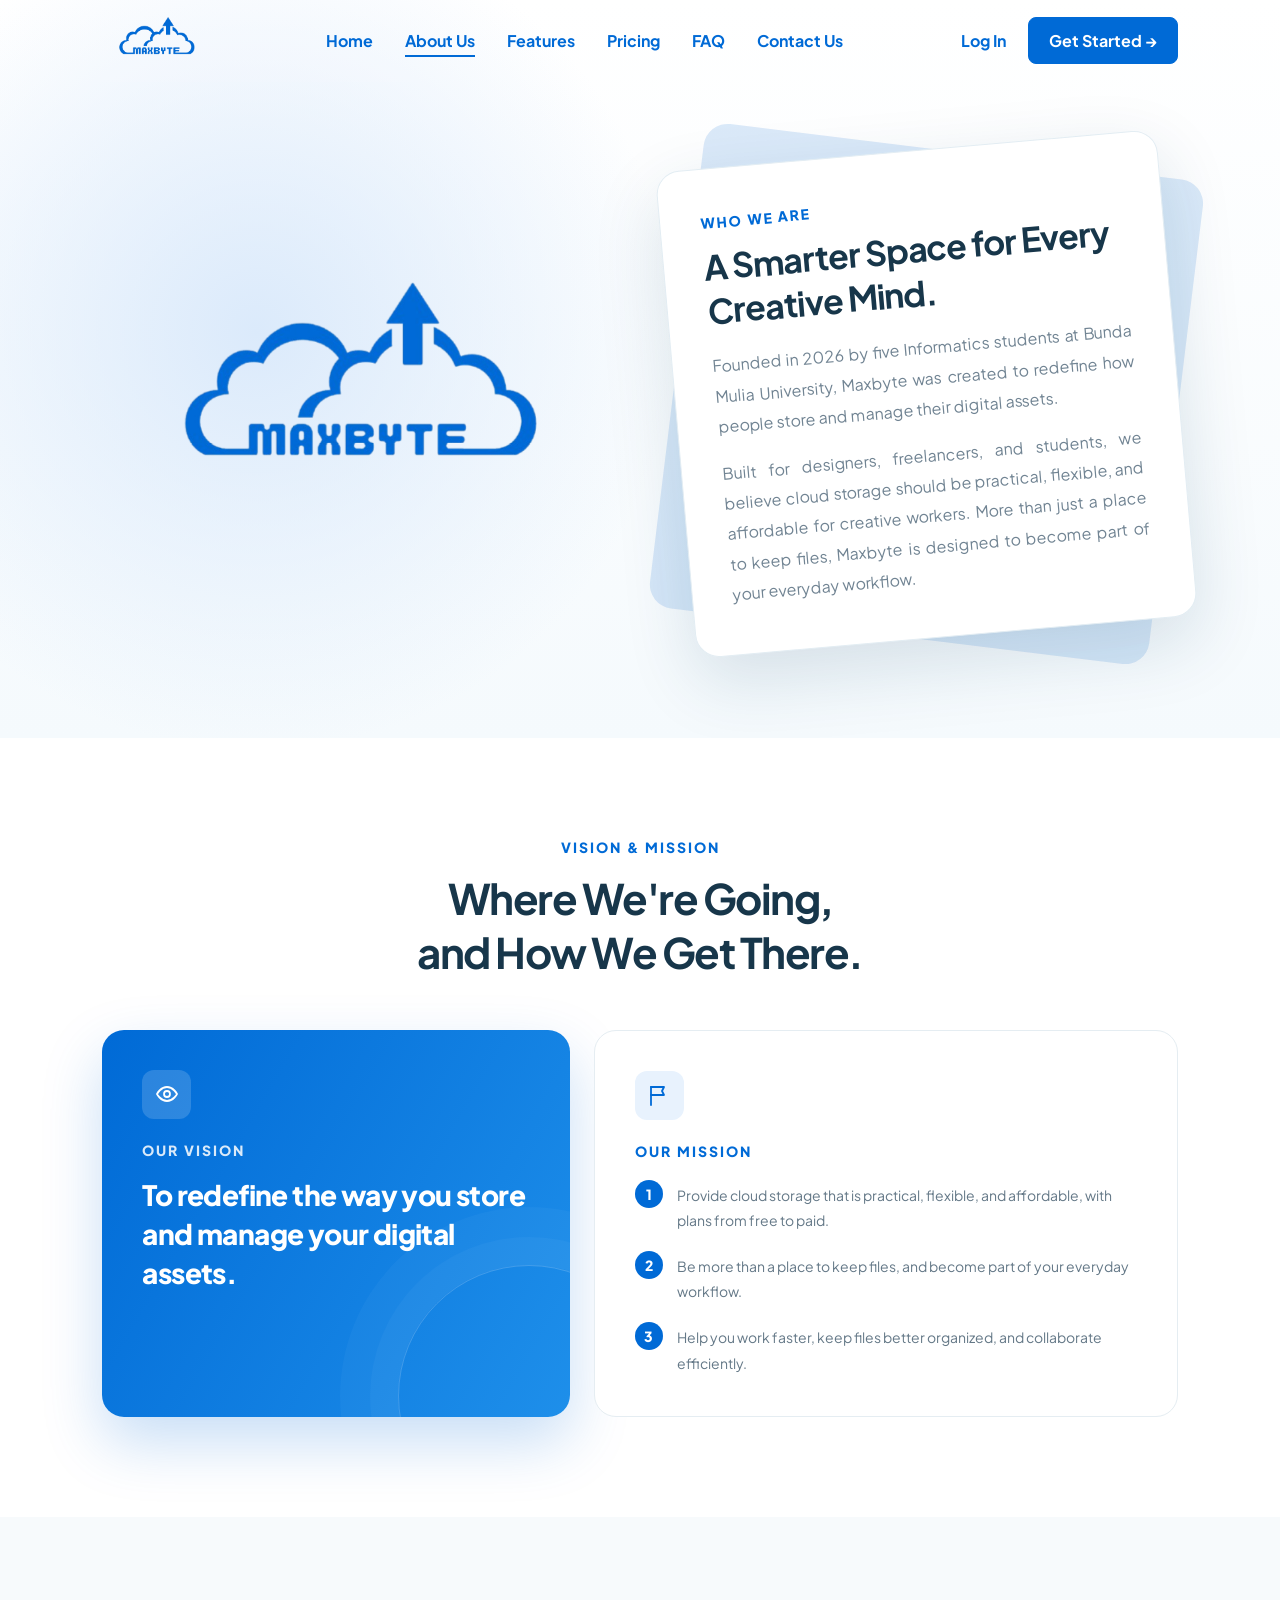
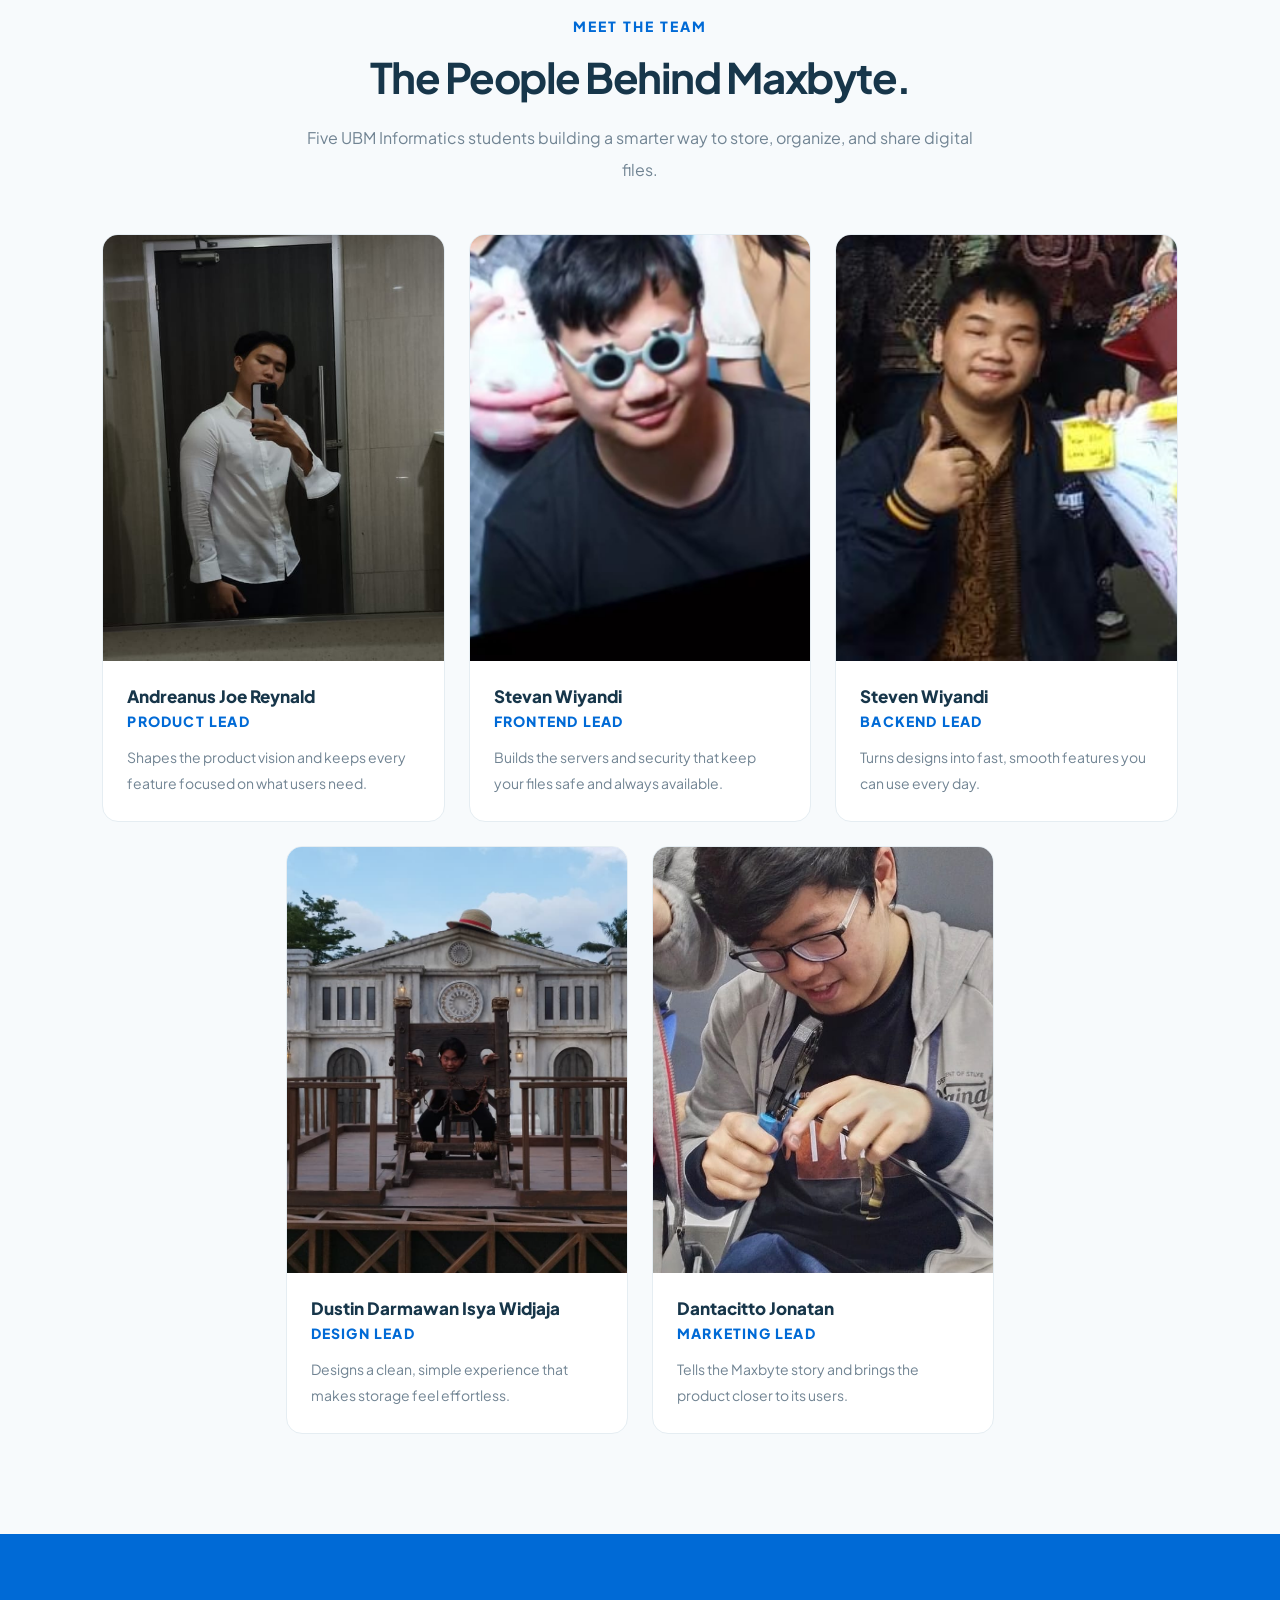
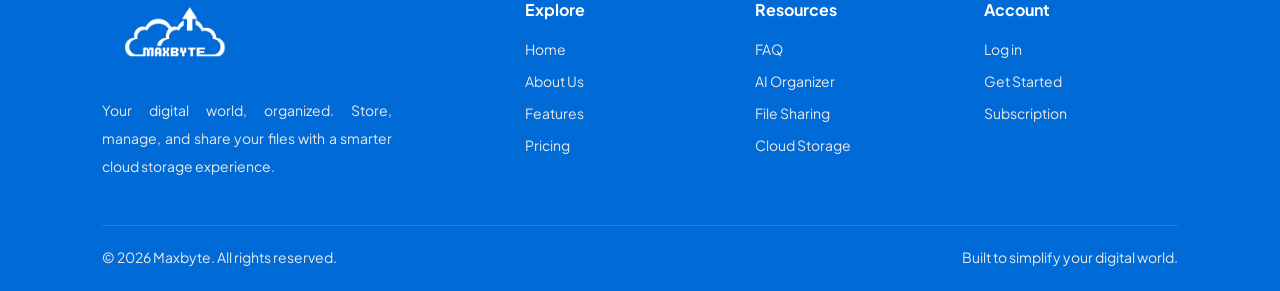
==== commit acd0aadc: "Add files via upload" ====
--- a/detail_about.html
+++ b/detail_about.html
@@ -292,7 +292,7 @@
             </div>
 
             <div class="member-body">
-                <h3 class="member-name">Dantacitto Jonathan</h3>
+                <h3 class="member-name">Dantacitto Jonatan</h3>
                 <p class="member-role">Marketing Lead</p>
                 <p class="member-desc">
                     Tells the Maxbyte story and brings the product closer to its users.
